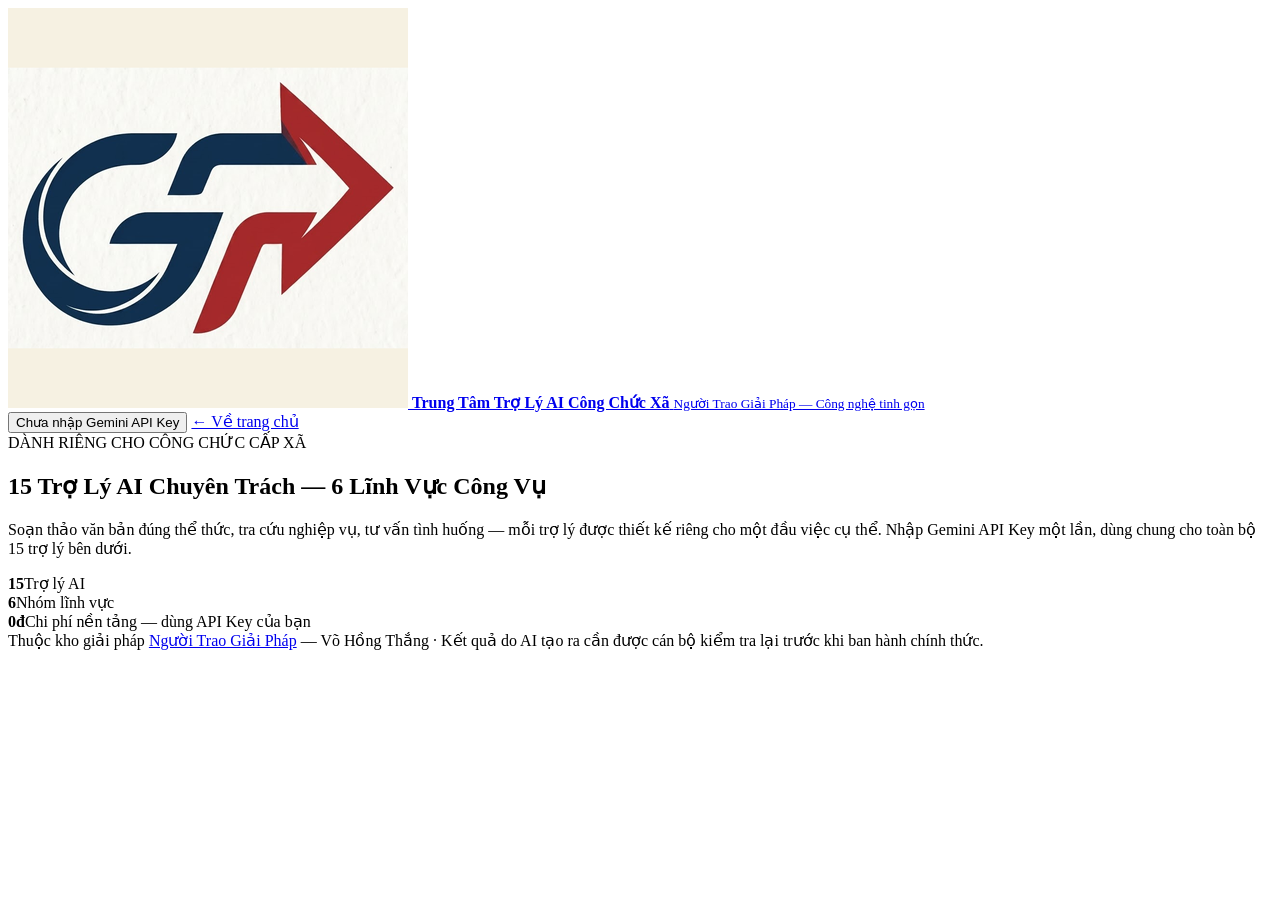
==== cong-chuc-xa.html @ 3b9251e4 "Add Trung Tam Tro Ly AI Cong Chuc Xa subsystem" ====
<!DOCTYPE html>
<html lang="vi">
<head>
<meta charset="UTF-8">
<meta name="viewport" content="width=device-width, initial-scale=1.0">
<title>Trung Tâm Trợ Lý AI & Văn Bản Chuyên Môn Công Chức Xã | Người Trao Giải Pháp</title>
<meta name="description" content="15 Trợ lý AI chuyên trách theo 6 lĩnh vực công vụ cấp xã — Văn phòng, Địa chính, Tư pháp, Văn hoá - Xã hội, Tài chính, Quân sự & An ninh. Soạn thảo văn bản, tra cứu, tư vấn nghiệp vụ ngay trên trình duyệt.">
<link rel="canonical" href="https://vohongthang.github.io/nguoi-trao-giai-phap/cong-chuc-xa.html">

<link rel="manifest" href="manifest.json">
<meta name="theme-color" content="#0f2c59">
<link rel="apple-touch-icon" href="favicon-180.png">
<meta name="apple-mobile-web-app-capable" content="yes">
<meta name="apple-mobile-web-app-status-bar-style" content="black-translucent">
<meta name="apple-mobile-web-app-title" content="Trợ Lý Công Chức Xã">

<link rel="icon" type="image/png" sizes="32x32" href="favicon-32.png">
<link rel="icon" type="image/png" sizes="192x192" href="favicon-192.png">

<link rel="preconnect" href="https://fonts.googleapis.com">
<link rel="preconnect" href="https://fonts.gstatic.com" crossorigin>
<link href="https://fonts.googleapis.com/css2?family=Be+Vietnam+Pro:wght@400;500;600;700;800&display=swap" rel="stylesheet">

<link rel="stylesheet" href="css/style.css">
</head>
<body>

<header class="cxa-header">
  <div class="wrap">
    <a class="cxa-brand" href="index.html">
      <img src="logo-mark.png" alt="Người Trao Giải Pháp">
      <span>
        <b>Trung Tâm Trợ Lý AI Công Chức Xã</b>
        <small>Người Trao Giải Pháp — Công nghệ tinh gọn</small>
      </span>
    </a>
    <div class="cxa-header-actions">
      <button class="key-pill" id="keyPill" type="button">
        <span class="dot"></span><span class="label">Chưa nhập Gemini API Key</span>
      </button>
      <a class="cxa-back" href="index.html">← Về trang chủ</a>
    </div>
  </div>
</header>

<main>
  <section class="cxa-hero">
    <div class="wrap">
      <span class="kicker">DÀNH RIÊNG CHO CÔNG CHỨC CẤP XÃ</span>
      <h1>15 Trợ Lý AI Chuyên Trách — 6 Lĩnh Vực Công Vụ</h1>
      <p>Soạn thảo văn bản đúng thể thức, tra cứu nghiệp vụ, tư vấn tình huống — mỗi trợ lý được thiết kế riêng cho một đầu việc cụ thể. Nhập Gemini API Key một lần, dùng chung cho toàn bộ <span id="roleCount">15</span> trợ lý bên dưới.</p>
      <div class="cxa-hero-stats">
        <div><b id="roleCountStat">15</b><span>Trợ lý AI</span></div>
        <div><b>6</b><span>Nhóm lĩnh vực</span></div>
        <div><b>0đ</b><span>Chi phí nền tảng — dùng API Key của bạn</span></div>
      </div>
    </div>
  </section>

  <section class="cxa-section">
    <div class="wrap">
      <div class="group-nav" id="groupNav"></div>
      <div id="roleGroups"></div>
    </div>
  </section>
</main>

<div id="installBanner" hidden>
  <p><strong>Cài vào màn hình chính</strong>Mở nhanh như một ứng dụng, dùng cả khi không có mạng ổn định.</p>
  <button class="btn btn-primary btn-sm" id="installBtn" type="button">Cài đặt</button>
  <button class="btn btn-ghost-dark btn-sm" id="dismissInstallBtn" type="button">Để sau</button>
</div>

<div class="modal-backdrop" id="keyModal" hidden>
  <div class="modal-box">
    <h3>🔑 Gemini API Key</h3>
    <p>Nhập API Key Gemini của bạn — chỉ lưu trên trình duyệt máy này (LocalStorage), dùng chung cho toàn bộ 15 trợ lý AI. Người Trao Giải Pháp không thu thập hay nhìn thấy Key này.</p>
    <input type="password" id="keyInput" placeholder="Dán Gemini API Key vào đây...">
    <div class="modal-actions">
      <button class="btn btn-primary" id="saveKeyBtn" type="button">💾 Lưu Key</button>
      <button class="btn btn-outline" id="removeKeyBtn" type="button">Xoá Key</button>
      <button class="btn btn-outline" id="closeKeyModalBtn" type="button">Đóng</button>
    </div>
    <p class="modal-note">Chưa có API Key? Lấy miễn phí tại <a href="https://aistudio.google.com/apikey" target="_blank" rel="noopener">aistudio.google.com/apikey</a>.</p>
  </div>
</div>

<div id="toast"></div>

<footer class="cxa-footer">
  <div class="wrap">
    Thuộc kho giải pháp <a href="index.html">Người Trao Giải Pháp</a> — Võ Hồng Thắng · Kết quả do AI tạo ra cần được cán bộ kiểm tra lại trước khi ban hành chính thức.
  </div>
</footer>

<script src="js/ai-roles.js"></script>
<script src="js/app.js"></script>
</body>
</html>
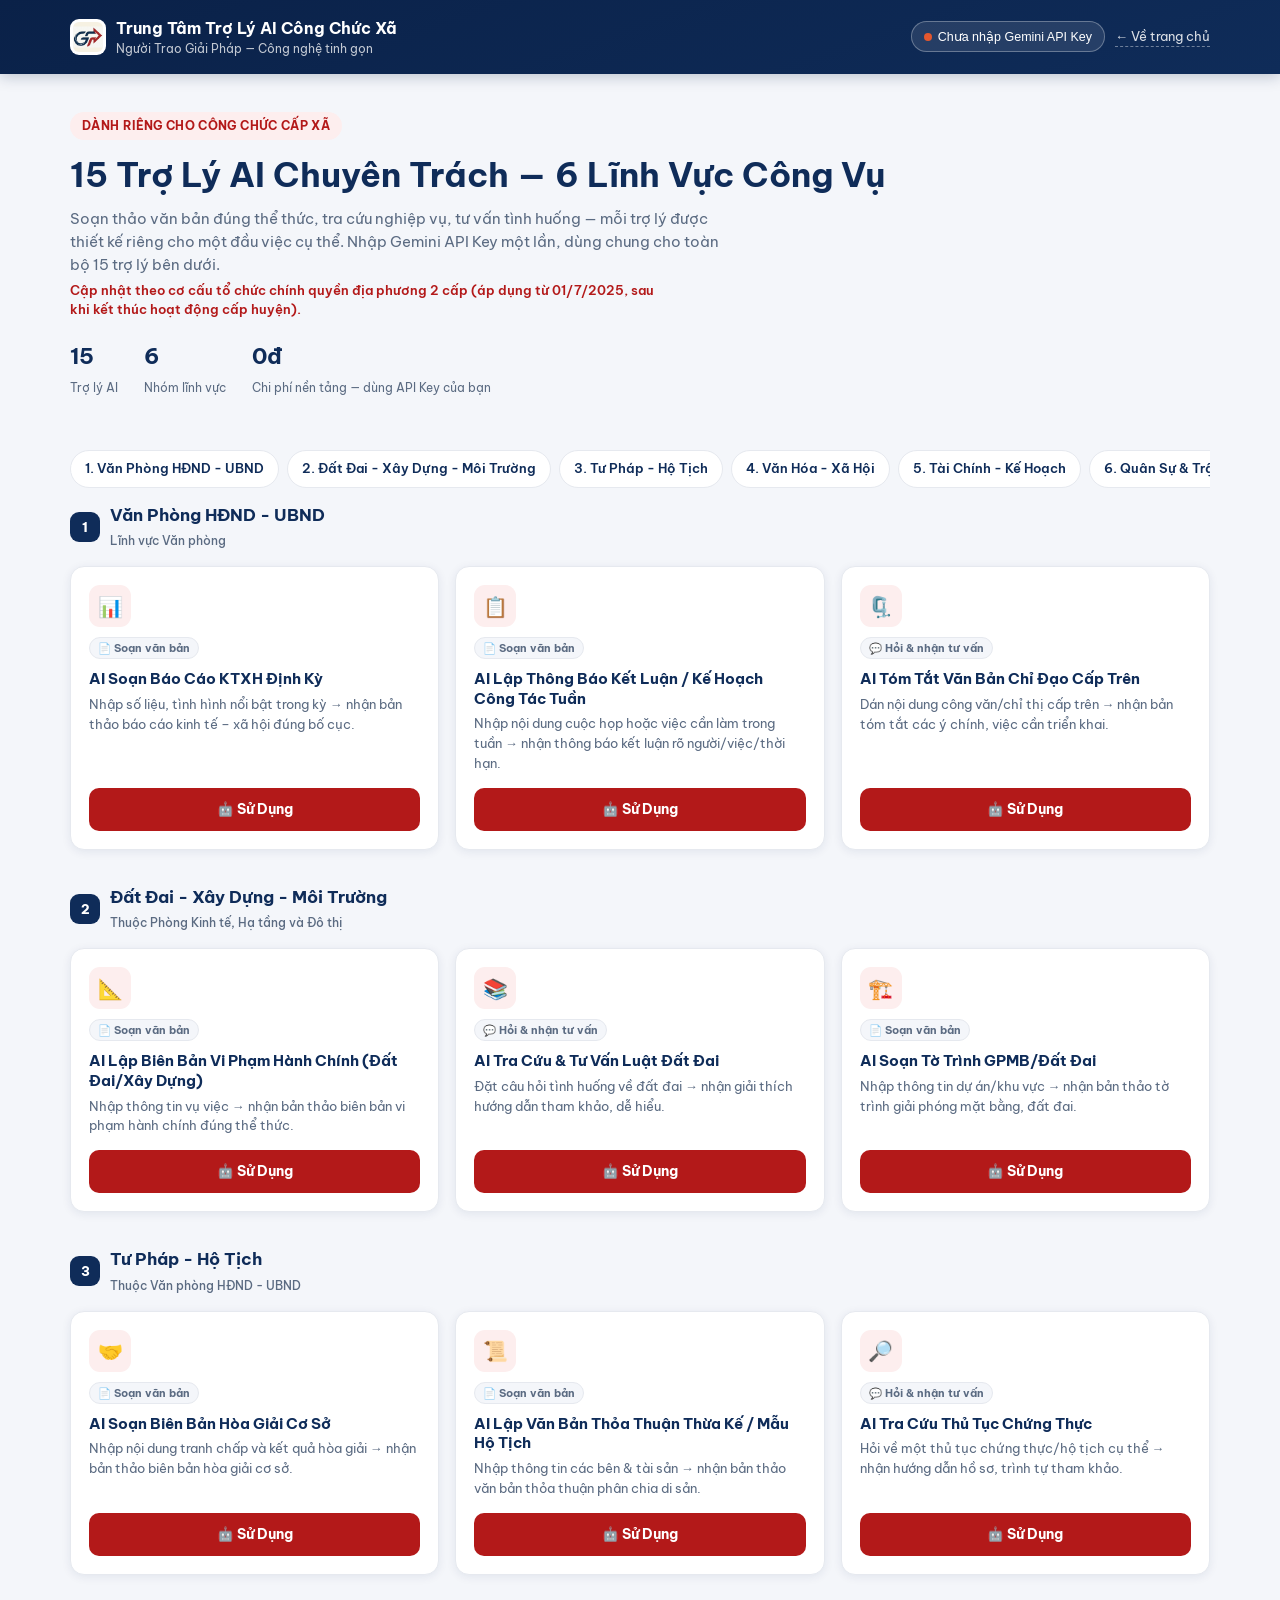
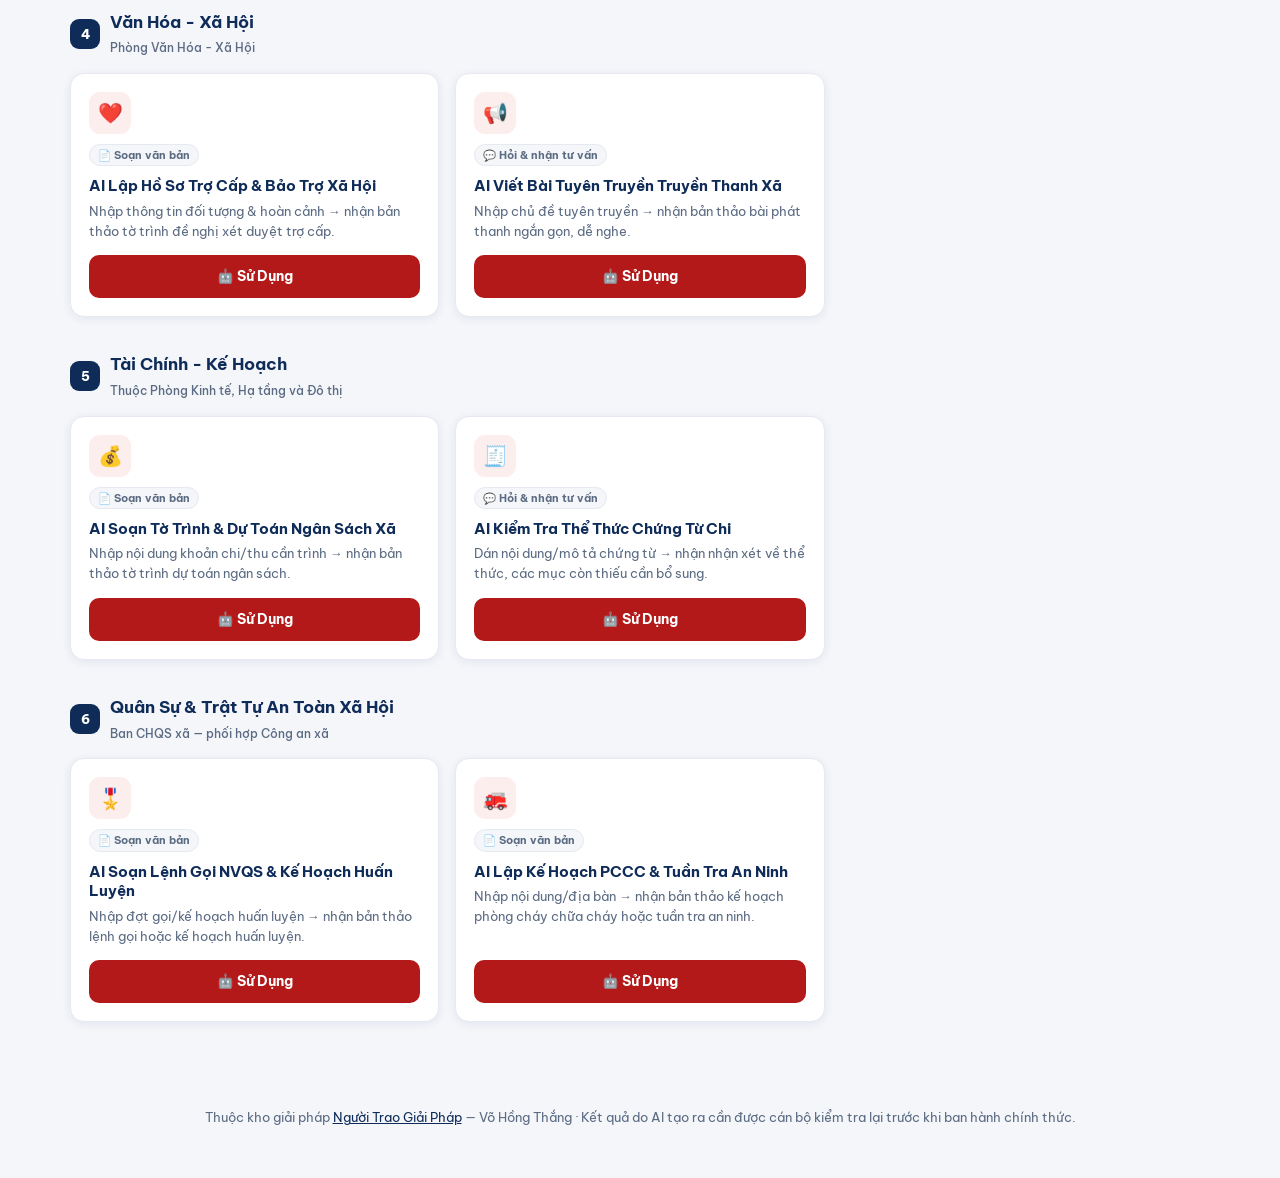
==== commit 7793d87f: "Them ghi chu co cau chinh quyen 2 cap tren trang cong-chuc-xa Added a note about the updated local g" ====
--- a/cong-chuc-xa.html
+++ b/cong-chuc-xa.html
@@ -49,6 +49,7 @@
       <span class="kicker">DÀNH RIÊNG CHO CÔNG CHỨC CẤP XÃ</span>
       <h1>15 Trợ Lý AI Chuyên Trách — 6 Lĩnh Vực Công Vụ</h1>
       <p>Soạn thảo văn bản đúng thể thức, tra cứu nghiệp vụ, tư vấn tình huống — mỗi trợ lý được thiết kế riêng cho một đầu việc cụ thể. Nhập Gemini API Key một lần, dùng chung cho toàn bộ <span id="roleCount">15</span> trợ lý bên dưới.</p>
+      <p class="cxa-hero-note">Cập nhật theo cơ cấu tổ chức chính quyền địa phương 2 cấp (áp dụng từ 01/7/2025, sau khi kết thúc hoạt động cấp huyện).</p>
       <div class="cxa-hero-stats">
         <div><b id="roleCountStat">15</b><span>Trợ lý AI</span></div>
         <div><b>6</b><span>Nhóm lĩnh vực</span></div>
--- a/css/style.css
+++ b/css/style.css
@@ -0,0 +1,196 @@
+/*!
+ * style.css — Trung Tâm Trợ Lý AI & Văn Bản Chuyên Môn Công Chức Xã
+ * Dùng chung bảng màu với trang chủ (Người Trao Giải Pháp) để đồng bộ thương hiệu.
+ */
+:root{
+  --navy:#0f2c59;
+  --navy-2:#16386e;
+  --navy-3:#0a2148;
+  --red:#b31919;
+  --red-2:#8f1414;
+  --red-tint:#fdeeee;
+  --ink:#1c2530;
+  --muted:#5b6b82;
+  --line:#e6e9ef;
+  --bg:#f4f6fa;
+  --white:#ffffff;
+  --radius:14px;
+  --shadow-lg:0 24px 60px -20px rgba(15,44,89,.35);
+  --shadow-sm:0 2px 10px rgba(15,44,89,.08);
+  --font: "Be Vietnam Pro", -apple-system, "Segoe UI", Roboto, Helvetica, Arial, sans-serif;
+}
+*{box-sizing:border-box;}
+html,body{margin:0;padding:0;}
+body{
+  font-family:var(--font);
+  color:var(--ink);
+  background:var(--bg);
+  line-height:1.55;
+  -webkit-font-smoothing:antialiased;
+}
+a{color:inherit;}
+img{max-width:100%;}
+
+.wrap{max-width:1180px;margin:0 auto;padding:0 20px;}
+
+/* ---------- Header ---------- */
+.cxa-header{
+  background:linear-gradient(160deg,var(--navy-3),var(--navy));
+  color:#fff;
+  padding:16px 0;
+  position:sticky;top:0;z-index:40;
+  box-shadow:0 2px 14px rgba(10,33,72,.25);
+}
+.cxa-header .wrap{display:flex;align-items:center;justify-content:space-between;gap:14px;flex-wrap:wrap;}
+.cxa-brand{display:flex;align-items:center;gap:10px;text-decoration:none;color:#fff;}
+.cxa-brand img{width:36px;height:36px;border-radius:9px;background:#fff;object-fit:contain;padding:3px;}
+.cxa-brand b{display:block;font-size:15.5px;}
+.cxa-brand small{display:block;font-size:11.5px;opacity:.75;font-weight:400;}
+.cxa-header-actions{display:flex;align-items:center;gap:10px;flex-wrap:wrap;}
+.cxa-back{font-size:13px;color:rgba(255,255,255,.85);text-decoration:none;border-bottom:1px dashed rgba(255,255,255,.4);}
+.cxa-back:hover{color:#fff;}
+
+.btn{
+  display:inline-flex;align-items:center;gap:7px;
+  padding:10px 16px;border-radius:10px;font-weight:700;font-size:13.5px;
+  border:1.5px solid transparent;cursor:pointer;text-decoration:none;white-space:nowrap;
+  font-family:inherit;
+}
+.btn-primary{background:var(--red);color:#fff;}
+.btn-primary:hover{background:var(--red-2);}
+.btn-ghost-dark{background:rgba(255,255,255,.08);color:#fff;border-color:rgba(255,255,255,.35);}
+.btn-ghost-dark:hover{background:rgba(255,255,255,.16);}
+.btn-outline{background:var(--white);color:var(--navy);border-color:var(--line);}
+.btn-outline:hover{background:var(--bg);}
+.btn-sm{padding:7px 12px;font-size:12.5px;border-radius:8px;}
+.btn[disabled]{opacity:.55;cursor:not-allowed;}
+
+/* API key status pill */
+.key-pill{
+  display:inline-flex;align-items:center;gap:6px;
+  background:rgba(255,255,255,.1);border:1px solid rgba(255,255,255,.3);
+  color:#fff;padding:7px 12px;border-radius:999px;font-size:12.5px;cursor:pointer;
+}
+.key-pill .dot{width:8px;height:8px;border-radius:50%;background:#e4572e;}
+.key-pill.is-set .dot{background:#3fbf6b;}
+
+/* ---------- Hero ---------- */
+.cxa-hero{padding:38px 0 26px;}
+.cxa-hero .kicker{display:inline-block;background:var(--red-tint);color:var(--red);font-weight:700;font-size:12px;letter-spacing:.03em;padding:5px 12px;border-radius:999px;margin-bottom:14px;}
+.cxa-hero h1{font-size:clamp(24px,4vw,34px);color:var(--navy);margin:0 0 10px;line-height:1.25;}
+.cxa-hero p{color:var(--muted);max-width:66ch;margin:0 0 4px;font-size:15px;}
+.cxa-hero-note{font-size:12.5px !important;color:var(--red) !important;font-weight:600;}
+.cxa-hero-stats{display:flex;gap:26px;margin-top:20px;flex-wrap:wrap;}
+.cxa-hero-stats div{text-align:left;}
+.cxa-hero-stats b{display:block;font-size:22px;color:var(--navy);}
+.cxa-hero-stats span{font-size:12px;color:var(--muted);}
+
+/* ---------- Section titles ---------- */
+.cxa-section{padding:22px 0;}
+.cxa-section-title{display:flex;align-items:baseline;gap:10px;margin-bottom:16px;flex-wrap:wrap;}
+.cxa-section-title h2{font-size:18px;color:var(--navy);margin:0;}
+.cxa-section-title span{font-size:12.5px;color:var(--muted);}
+
+/* ---------- Group nav (jump links) ---------- */
+.group-nav{display:flex;gap:8px;overflow-x:auto;padding:4px 0 14px;scrollbar-width:thin;}
+.group-nav a{
+  flex:none;background:var(--white);border:1px solid var(--line);color:var(--navy);
+  padding:8px 14px;border-radius:999px;font-size:12.5px;font-weight:600;text-decoration:none;white-space:nowrap;
+}
+.group-nav a:hover{border-color:var(--red);color:var(--red);}
+
+/* ---------- Group block ---------- */
+.role-group{margin-bottom:34px;scroll-margin-top:78px;}
+.role-group-head{display:flex;align-items:center;gap:10px;margin-bottom:14px;}
+.role-group-head .gnum{
+  width:30px;height:30px;border-radius:9px;background:var(--navy);color:#fff;
+  display:flex;align-items:center;justify-content:center;font-weight:800;font-size:13px;flex:none;
+}
+.role-group-head h3{font-size:16.5px;color:var(--navy);margin:0;}
+.role-group-head .gnote{font-size:11.5px;color:var(--muted);font-weight:500;}
+
+.role-grid{display:grid;grid-template-columns:repeat(3,1fr);gap:16px;}
+@media(max-width:980px){.role-grid{grid-template-columns:repeat(2,1fr);}}
+@media(max-width:640px){.role-grid{grid-template-columns:1fr;}}
+
+.role-card{
+  background:var(--white);border:1px solid var(--line);border-radius:var(--radius);
+  padding:18px;box-shadow:var(--shadow-sm);display:flex;flex-direction:column;
+  transition:transform .15s ease, box-shadow .15s ease;
+}
+.role-card:hover{transform:translateY(-3px);box-shadow:var(--shadow-lg);}
+.role-card .ric{width:42px;height:42px;border-radius:11px;background:var(--red-tint);display:flex;align-items:center;justify-content:center;font-size:20px;margin-bottom:10px;}
+.role-card h4{font-size:14.5px;color:var(--navy);margin:0 0 6px;line-height:1.35;}
+.role-card p{font-size:12.8px;color:var(--muted);margin:0 0 14px;flex:1;}
+.role-card .rtag{display:inline-block;font-size:10.5px;font-weight:700;color:var(--muted);background:var(--bg);border:1px solid var(--line);padding:2px 8px;border-radius:999px;margin-bottom:10px;align-self:flex-start;}
+.role-card .btn{width:100%;justify-content:center;}
+
+/* ---------- API key modal ---------- */
+.modal-backdrop{
+  position:fixed;inset:0;background:rgba(10,20,40,.55);
+  display:flex;align-items:center;justify-content:center;z-index:100;padding:20px;
+}
+.modal-backdrop[hidden]{display:none;}
+.modal-box{
+  background:#fff;border-radius:16px;max-width:460px;width:100%;
+  padding:26px;box-shadow:var(--shadow-lg);
+}
+.modal-box h3{margin:0 0 8px;color:var(--navy);font-size:17px;}
+.modal-box p{margin:0 0 14px;color:var(--muted);font-size:13.5px;}
+.modal-box input[type=password],.modal-box input[type=text]{
+  width:100%;padding:11px 12px;border:1.5px solid var(--line);border-radius:9px;font-size:14px;
+  font-family:inherit;margin-bottom:10px;
+}
+.modal-actions{display:flex;gap:10px;margin-top:6px;flex-wrap:wrap;}
+.modal-note{font-size:11.5px;color:var(--muted);margin-top:10px;}
+.modal-note a{color:var(--navy);}
+
+/* ---------- Install PWA banner ---------- */
+#installBanner{
+  position:fixed;left:16px;right:16px;bottom:16px;z-index:90;
+  background:var(--navy);color:#fff;border-radius:14px;padding:14px 16px;
+  box-shadow:var(--shadow-lg);display:flex;align-items:center;gap:12px;flex-wrap:wrap;
+  max-width:520px;margin:0 auto;
+}
+#installBanner[hidden]{display:none;}
+#installBanner p{margin:0;font-size:13px;flex:1;min-width:180px;}
+#installBanner strong{display:block;font-size:14px;}
+
+/* ---------- Footer ---------- */
+.cxa-footer{padding:30px 0 50px;text-align:center;color:var(--muted);font-size:12.5px;}
+.cxa-footer a{color:var(--navy);}
+
+/* ---------- Toast ---------- */
+#toast{
+  position:fixed;left:50%;bottom:22px;transform:translateX(-50%) translateY(20px);
+  background:var(--navy-3);color:#fff;padding:11px 18px;border-radius:10px;font-size:13px;
+  box-shadow:var(--shadow-lg);opacity:0;pointer-events:none;transition:opacity .2s ease, transform .2s ease;
+  z-index:120;max-width:90vw;text-align:center;
+}
+#toast.show{opacity:1;transform:translateX(-50%) translateY(0);}
+
+/* ---------- Shared AI-role panel (also injected into soan-thao-van-ban.html) ---------- */
+.ai-role-panel{
+  background:var(--navy-3);color:#fff;border-radius:14px;padding:22px;margin-bottom:24px;
+  box-shadow:var(--shadow-lg);
+}
+.ai-role-panel .arp-head{display:flex;align-items:center;gap:10px;margin-bottom:6px;}
+.ai-role-panel .arp-head .ric{width:38px;height:38px;border-radius:10px;background:rgba(255,255,255,.12);display:flex;align-items:center;justify-content:center;font-size:19px;flex:none;}
+.ai-role-panel h2{font-size:16.5px;margin:0;}
+.ai-role-panel .arp-desc{font-size:13px;color:#c7d3e6;margin:0 0 16px;}
+.ai-role-panel label{display:block;font-size:12.5px;font-weight:600;margin-bottom:6px;color:#dbe4f2;}
+.ai-role-panel textarea{
+  width:100%;min-height:110px;padding:12px;border-radius:10px;border:1px solid rgba(255,255,255,.2);
+  background:rgba(255,255,255,.06);color:#fff;font-family:inherit;font-size:13.5px;resize:vertical;
+}
+.ai-role-panel textarea::placeholder{color:rgba(255,255,255,.45);}
+.ai-role-panel textarea:focus{outline:none;border-color:#fff;}
+.arp-actions{display:flex;gap:10px;margin-top:14px;flex-wrap:wrap;align-items:center;}
+.arp-status{font-size:12.5px;color:#c7d3e6;}
+.arp-output{
+  margin-top:16px;background:rgba(255,255,255,.06);border:1px solid rgba(255,255,255,.18);
+  border-radius:10px;padding:14px;font-size:13.5px;white-space:pre-wrap;line-height:1.6;max-height:340px;overflow:auto;
+}
+.arp-output[hidden]{display:none;}
+.arp-key-hint{font-size:12px;color:#c7d3e6;margin-top:10px;}
+.arp-key-hint button{background:none;border:none;color:#fff;text-decoration:underline;cursor:pointer;font-size:12px;padding:0;font-family:inherit;}
